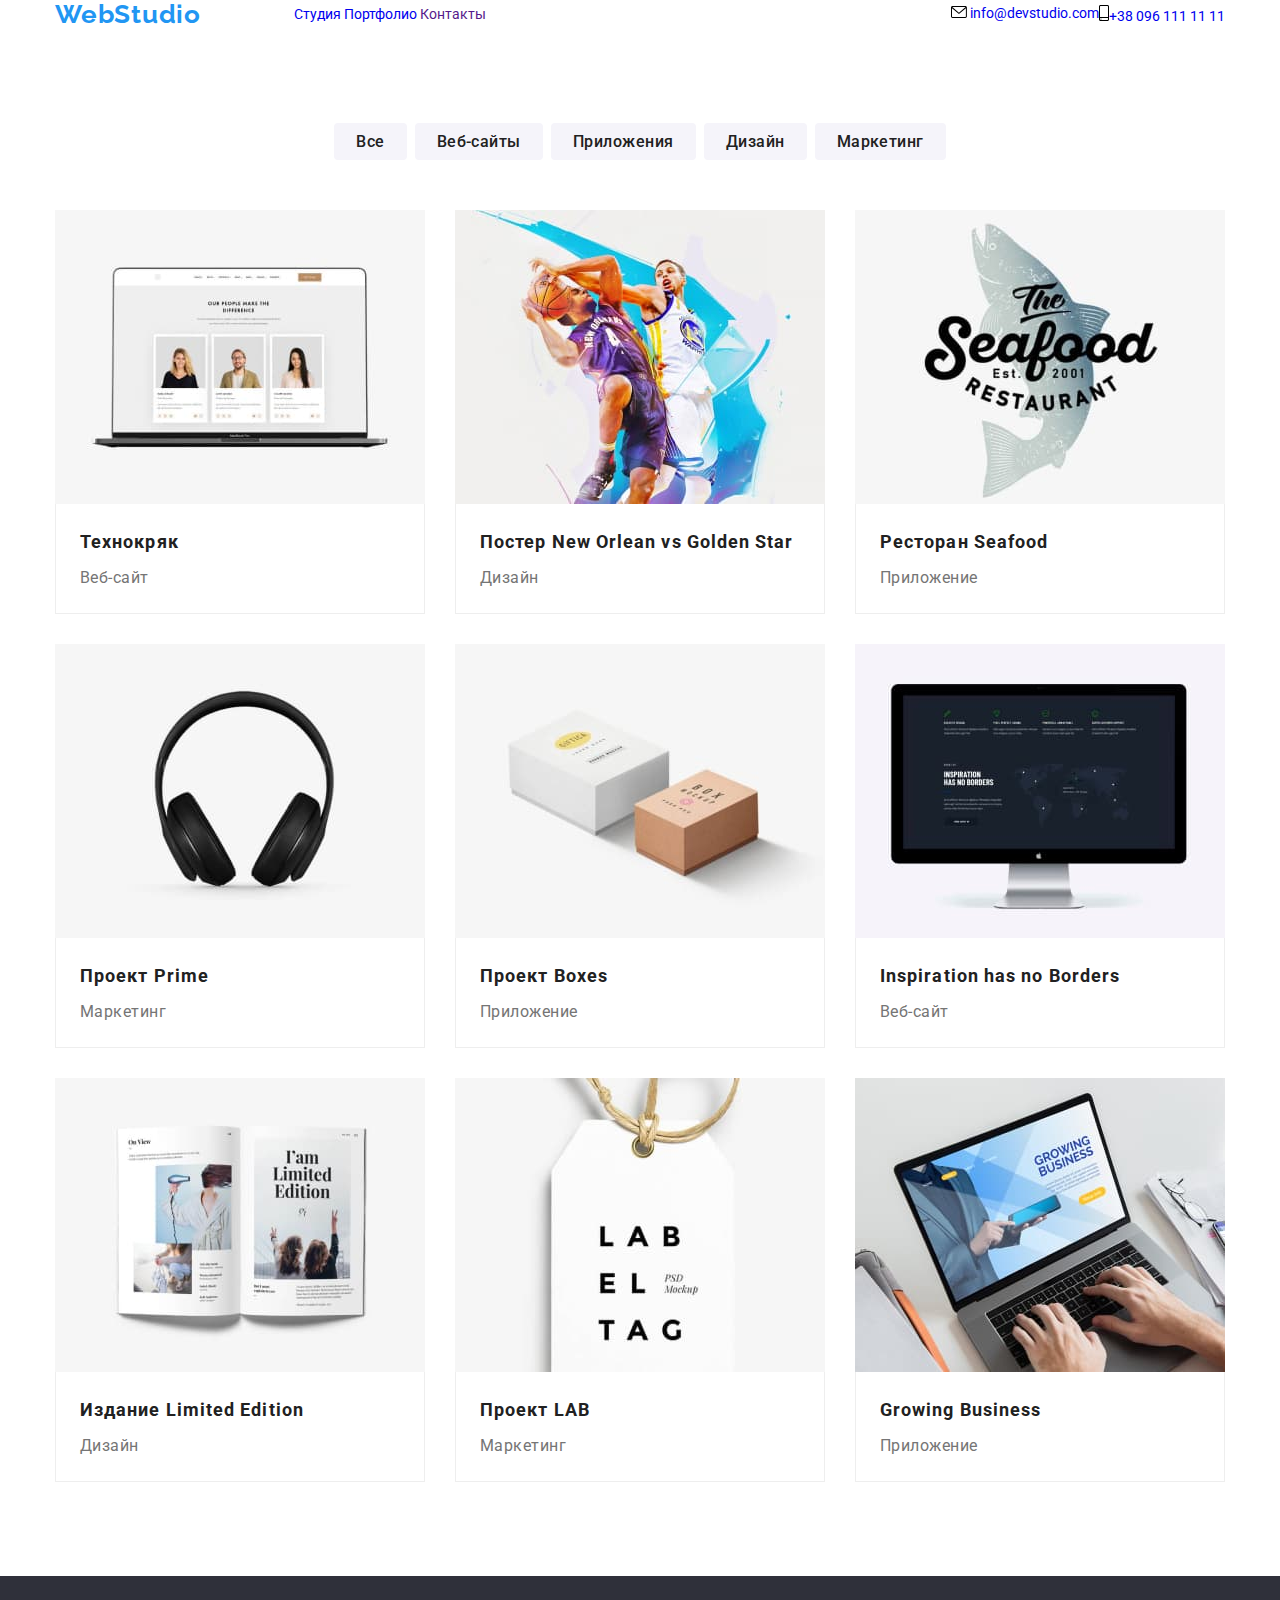
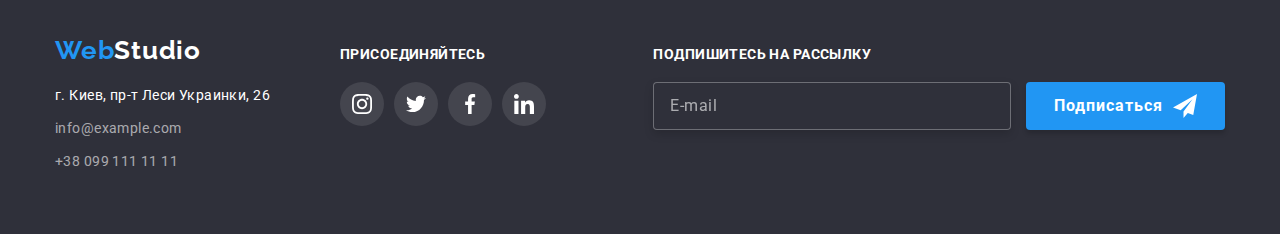
==== portfolio.html @ bc292234 "Зробив по BEM хедер" ====
<!DOCTYPE html>
<html lang="ru">

<head>
    <meta charset="UTF-8">
    <meta http-equiv="X-UA-Compatible" content="IE=edge">
    <meta name="viewport" content="width=device-width, initial-scale=1.0">
    <title>Dokument1</title>
    <link rel="stylesheet"
        href="https://cdnjs.cloudflare.com/ajax/libs/modern-normalize/1.1.0/modern-normalize.min.css">
    <link rel="stylesheet" href="./css/styles.css">
    <link rel="preconnect" href="https://fonts.googleapis.com">
    <link rel="preconnect" href="https://fonts.gstatic.com" crossorigin>
    <link
        href="https://fonts.googleapis.com/css2?family=Raleway:wght@700&family=Roboto:wght@400;500;700;900&display=swap"
        rel="stylesheet">
</head>

<body>
    <!--Шапка -->
    <header class="page-header">
        <div class="hed-container container">
            <nav class="nav">
                <a href="" class="logo"> Web<span class="span-logo">Studio</span></a>
                <ul class="nav-list">
                    <li class="nav-item"><a href="./index.html" class="nav-link"> Студия</a></li>
                    <li class="nav-item"><a href="./portfolio.html" class="nav-link current">Портфолио</a></li>
                    <li class="nav-item"><a href="" class="nav-link ">Контакты </a></li>
                </ul>
            </nav>
            <ul class="contakt">
                <li>
                    <a href="mailto:info@devstudio.com" class="contakt-link">
                        <svg class="contact-icon" width="16" height="12">
                            <use href="./images/symbol-defs.svg#icon-envelope"></use>
                        </svg> info@devstudio.com
                    </a>
                </li>
                <li>
                    <a href="tel:+380961111111" class="contakt-link">
                        <svg class="contact-icon" width="10" height="16">
                            <use href="./images/symbol-defs.svg#icon-smartphone-1"></use>
                        </svg>+38 096 111 11 11
                    </a>
                </li>
            </ul>
        </div>
    </header>
    <main>
        <!--Здесь одна секция-->
        <section class="portfolio section">
            <div class="container">
                <h1>Portfolio</h1>
                <ul class="button-list">
                    <li class="button-item"><button type="button">Все</button></li>
                    <li class="button-item"><button type="button">Веб-сайты</button></li>
                    <li class="button-item"><button type="button">Приложения</button></li>
                    <li class="button-item"><button type="button">Дизайн</button></li>
                    <li class="button-item"><button type="button">Маркетинг</button></li>
                </ul>
                <ul class="portfolio-list">
                    <li class="portfolio-item">
                        <a href="" class="portfolio-link">
                            <div class="portfolio-thumb">
                                <img src="./images/img5.jpg" class="portfolio-picture" alt="макет сайта на ноутбуке"
                                    width="370">
                                <p class="article-content">
                                    Технокряк это современная площадка распространения коронавируса. Компании используют
                                    эту платформу для цифрового
                                    шпионажа и атак на защищённые сервера конкурентов.
                                </p>
                            </div>
                            <div class="portfolio-details">
                                <h2>Технокряк</h2>
                                <p>Веб-сайт</p>
                            </div>
                        </a>
                    </li>
                    <li class="portfolio-item">
                        <a href="" class="portfolio-link">
                            <div class="portfolio-thumb">
                                <img src="./images/img6.jpg" class="portfolio-picture" alt="волейболисты" width="370">
                                <p class="article-content">
                                    Lorem ipsum dolor sit amet consectetur adipisicing elit. Officia doloribus quibusdam
                                    saepe veritatis fugit mollitia assumenda est totam alias enim, commodi ipsam rerum
                                    neque iste pariatur in maxime modi ducimus!
                                </p>
                            </div>
                            <div class="portfolio-details">
                                <h2>Постер New Orlean vs Golden Star</h2>
                                <p>Дизайн</p>
                            </div>
                        </a>
                    </li>
                    <li class="portfolio-item">
                        <a href="" class="portfolio-link">
                            <div class="portfolio-thumb"><img src="./images/img7.jpg" class="portfolio-picture"
                                    alt="макет приложения" width="370">
                                <p class="article-content">
                                    Технокряк это современная площадка распространения коронавируса. Компании используют
                                    эту платформу для цифрового
                                    шпионажа и атак на защищённые сервера конкурентов.
                                </p>
                            </div>
                            <div class="portfolio-details">
                                <h2>Ресторан Seafood</h2>
                                <p>Приложение</p>
                            </div>
                        </a>
                    </li>
                    <li class="portfolio-item">
                        <a href="" class="portfolio-link">
                            <div class="portfolio-thumb"><img src="./images/img8.jpg" class="portfolio-picture"
                                    alt="наушники" width="370">
                                <p class="article-content">
                                    Технокряк это современная площадка распространения коронавируса. Компании используют
                                    эту платформу для цифрового
                                    шпионажа и атак на защищённые сервера конкурентов.
                                </p>
                            </div>
                            <div class="portfolio-details">
                                <h2>Проект Prime</h2>
                                <p>Маркетинг</p>
                            </div>
                        </a>
                    </li>
                    <li class="portfolio-item">
                        <a href="" class="portfolio-link">
                            <div class="portfolio-thumb"><img src="./images/img9.jpg" class="portfolio-picture"
                                    alt="коробочки" width="370">
                                <p class="article-content">
                                    Технокряк это современная площадка распространения коронавируса. Компании используют
                                    эту платформу для цифрового
                                    шпионажа и атак на защищённые сервера конкурентов.
                                </p>
                            </div>
                            <div class="portfolio-details">
                                <h2>Проект Boxes</h2>
                                <p>Приложение</p>
                            </div>
                        </a>
                    </li>
                    <li class="portfolio-item">
                        <a href="" class="portfolio-link">
                            <div class="portfolio-thumb"><img src="./images/img10.jpg" class="portfolio-picture"
                                    alt="монитор" width="370">
                                <p class="article-content">
                                    Технокряк это современная площадка распространения коронавируса. Компании используют
                                    эту платформу для цифрового
                                    шпионажа и атак на защищённые сервера конкурентов.
                                </p>
                            </div>
                            <div class="portfolio-details">
                                <h2>Inspiration has no Borders</h2>
                                <p>Веб-сайт</p>
                            </div>
                        </a>
                    </li>
                    <li class="portfolio-item">
                        <a href="" class="portfolio-link">
                            <div class="portfolio-thumb"><img src="./images/img11.jpg" class="portfolio-picture"
                                    alt="книга" width="370">
                                <p class="article-content">
                                    Технокряк это современная площадка распространения коронавируса. Компании используют
                                    эту платформу для цифрового
                                    шпионажа и атак на защищённые сервера конкурентов.
                                </p>
                            </div>
                            <div class="portfolio-details">
                                <h2>Издание Limited Edition</h2>
                                <p>Дизайн</p>
                            </div>
                        </a>
                    </li>
                    <li class="portfolio-item">
                        <a href="" class="portfolio-link">
                            <div class="portfolio-thumb"><img src="./images/img12.jpg" class="portfolio-picture"
                                    alt="бейдж" width="370">
                                <p class="article-content">
                                    Технокряк это современная площадка распространения коронавируса. Компании используют
                                    эту платформу для цифрового
                                    шпионажа и атак на защищённые сервера конкурентов.
                                </p>
                            </div>
                            <div class="portfolio-details">
                                <h2>Проект LAB</h2>
                                <p>Маркетинг</p>
                            </div>
                        </a>
                    </li>
                    <li class="portfolio-item">
                        <a href="" class="portfolio-link">
                            <div class="portfolio-thumb"><img src="./images/img13.jpg" class="portfolio-picture"
                                    alt="макет приложения на ноутбуке" width="370">
                                <p class="article-content">
                                    Технокряк это современная площадка распространения коронавируса. Компании используют
                                    эту платформу для цифрового
                                    шпионажа и атак на защищённые сервера конкурентов.
                                </p>
                            </div>
                            <div class="portfolio-details">
                                <h2>Growing Business</h2>
                                <p>Приложение</p>
                            </div>
                        </a>

                    </li>
                </ul>
            </div>
        </section>
    </main>
    <footer class="footer">
        <div class="container">
            <div class="footer-info">
                <a href="" class="footlogo logo"> Web<span class="footer-logo">Studio</span></a>
                <address class="footer-contact">
                    <ul class="footer-list">
                        <li class="footer-item"> <a href="" class="footer-adress">г. Киев, пр-т Леси Украинки, 26</a>
                        </li>
                        <li class="footer-item"> <a href="" class="footer-link"> info@example.com</a></li>
                        <li class="footer-item"><a href="" class="footer-link"> +38 099 111 11 11</a></li>
                    </ul>
                </address>
            </div>
            <div class="follow">
                <h3>Присоединяйтесь</h3>
                <ul class="follow-list">
                    <li><a href="" class="follow-link">
                            <svg class="follow-icon" width="20" height="20">
                                <use href="images/symbol-defs.svg#icon-instagram1"></use>
                            </svg>
                        </a></li>
                    <li><a href="" class="follow-link">
                            <svg class="follow-icon" width="20" height="20">
                                <use href="images/symbol-defs.svg#icon-twitter1"></use>
                            </svg>
                        </a></li>
                    <li><a href="" class="follow-link">
                            <svg class="follow-icon" width="20" height="20">
                                <use href="images/symbol-defs.svg#icon-facebook1"></use>
                            </svg>
                        </a></li>
                    <li><a href="" class="follow-link">
                            <svg class="follow-icon" width="20" height="20">
                                <use href="images/symbol-defs.svg#icon-linkedin1"></use>
                            </svg>
                        </a></li>
                </ul>
            </div>
            <form class="foter-form">
                <h3>Подпишитесь на рассылку</h3>
                <label for="email"></label>
                <input type="email" name="email" id="email" placeholder="E-mail">
                <button type="submit">Подписаться
                    <svg class="form-footer-icon" width="24" height="24">
                        <use href="images/symbol-defs.svg#icon-iconsend"></use>
                    </svg>
                </button>
            </form>
        </div>
    </footer>
</body>

</html>
---- css/styles.css ----
body {
    font-family: "Roboto", sans-serif;
    font-size: 14px;
    background-color: var(--background-color);
    color: var(--page-text-color);

  
}
:root{
    --primary-text-color: #212121;
    --title-text-color: #FFFFFF;
    --accent-text-color: #2196F3;
    --page-text-color:#757575;
    --footer-link-color: #FFFFFF99;
    --logo-color:  #000000;
    --background-color:#FFFFFF;
    --background-color-main:#2F303A;
    --background-button-portfolio: #F5F4FA;
    --background-button-hover: #2196F3;
    --box-shadow-portfolio:0px 4px 4px 0px #00000040;
    --box-shadow-portlolio-button :0px 2px 2px 0px #0000001F,

 0px 1px 2px 0px #00000014,

 0px 3px 1px 0px #0000001A;

    --box-shadow-button-hover: 0px 2px 2px 0px #0000001F;
    box-shadow: 0px 1px 2px 0px #00000014;
    box-shadow: 0px 3px 1px 0px #0000001A;
    --portfolio-border-radius: 4px;
    --primery-icon-color: #AFB1B8;

}
a{
    text-decoration: none;
}
h1, h2, h3, p{
    margin: 0;
    list-style: none;
}
ul{
list-style: none;
margin: 0;
padding: 0;
}

li {
    display: inline-block;
}

.section{
    padding: 94px 0;
}


.container {
    width: 1200px;
    margin-left: auto;
    margin-right: auto;
    padding-left: 15px;
    padding-right: 15px;
}

/*Початок секції хедер*/

.hed-container {
    display: flex;
    align-items: center;
 }

 .logo{
    font-family: Raleway;
    font-weight: bold;
    font-size: 26px;
    line-height: 1.1;
    letter-spacing: 0.03em;
    color: var(--accent-text-color);
    margin-right: 93px;
 }
 .page-header__logo{
     color: var(--logo-color);
 }
 .nav{
     display: flex;
     align-items: center;
 
     
 }
 .nav__list {
     display: flex;

 }

 .nav__item:not(:last-child) {
     margin-right: 40px;
 }

 /*.nav-list .item + .item{
     margin-left: 40px;
 }*/

 .nav__link {
    font-weight: 500;
    line-height:1.1;
    letter-spacing: 0.02em;
    display: block;
    padding-top: 32px;
    padding-bottom: 32px;
    position: relative;
    color: var(--primary-text-color);

    transition: color 250ms cubic-bezier(0.4, 0, 0.2, 1) ;
 }
 .nav__link:hover, 
 .nav__link:focus
   {
     color: var(--accent-text-color);
     cursor: pointer;
 }

 .nav__link--current::after
 {
     content: "";
     width: 100%;
     height: 4px;
     display: block;
     position: absolute;
     bottom: 0;
     left: 0;
     border-radius: 2px;
     background: var(--background-button-hover);
   
   
 }

 .contakt {
    display: flex;
    margin-left: auto;
 }
/*.contakt-item:not(:last-child){
    margin-right: 50px;
}*/


 .contakt__link{
    font-weight: 500;
    font-size: 14px;
    line-height: 1.1;
    letter-spacing: 0.02em;
     color:var(--page-text-color);
     display: inline-flex;
     padding: 32px 0;

    transition: color 250ms cubic-bezier(0.4, 0, 0.2, 1) ;
 }
 .contakt__item:not(:last-child){
     margin-right: 30px;
 }
.contakt__link:hover,
.contakt__link:focus
{
    color: var(--accent-text-color);
}

 .contact__icon{
    margin-right: 10px;
    fill: currentColor;
}

/*Кінець Хедера*/

/*Секція заголовок*/

.caption{
    margin: auto;
    padding-top: 200px;
    padding-bottom: 200px;
    background: var(--background-color-main);
}

/*стилізація фото заголовка, лінійний градієнт*/

.overlay{
    max-width: 1600px;
    height: 600px;
    margin-left: auto;
    margin-right: auto;
    background-image: linear-gradient(to right, rgba(47, 48, 58, 0.4),
    rgba(47, 48, 58, 0.4)),
    url("../images/Img14.jpg");
    background-repeat: no-repeat;
    background-position: center;
    background-size: cover;
}

/* кінець стилізація фото заголовка, лінійний градієнт*/

.caption__title{
    font-weight: 900;
    font-size: 44px;
    line-height: 1.3;
    text-align: center;
    letter-spacing: 0.06em;
    text-transform: uppercase;
    color: var(--title-text-color);
    width: 696px;
    margin-left: auto;
    margin-right: auto;
    margin-bottom: 30px;
}
.button{
    font-weight: bold;
    font-size: 16px;
    line-height: 1.8;
    display: flex;
    align-items: center;
    text-align: center;
    letter-spacing: 0.06em;
    color: var(--title-text-color);
    background-color: var(--accent-text-color);
    box-shadow: 0px 4px 4px rgba(0, 0, 0, 0.15);
    border-radius: 4px;
    cursor: pointer;
}
.caption__button{
      margin-right: auto;
    margin-left: auto;
    padding: 10px 32px;
    border: none;
}
  

.backdrop{
    z-index: 10;
    position: fixed;
    top: 0;
    left: 0;
    width: 100%;
    height: 100%;
    background-color: rgba(0, 0, 0, 0.2);

    transition:  1s cubic-bezier(0.4, 0, 0.2, 1) opacity ;

    
}
.backdrop.is-hidden{
    opacity: 0;
    pointer-events: none;
}

.modal{
    position: absolute;
    top: 50%;
    left: 50%;
    transform: translate(-50%, -50%);

    width: 528px;
    min-height: 581px;

    background-color: var(--background-color);
    border-radius: 4px;

    transition:  1s cubic-bezier(0.4, 0, 0.2, 1) ;


}

.model-button{
    position: absolute;
    top: 8px;
    right: 8px;

    display: flex;
    width: 30px;
    height: 30px;
    border-radius: 50%;
    align-items: center;
    justify-content: center;
    background: var(--background-color);
    border: 1px solid rgba(0, 0, 0, 0.1);
    box-sizing: border-box;

    padding: 0;
    cursor: pointer;

    transition:  fill 250ms cubic-bezier(0.4, 0, 0.2, 1) ;
    
}

.model-button:hover{
fill: var(--background-button-hover);
}


.modal-form  p{
    font-weight: bold;
    font-size: 20px;
    line-height: 1.1;
    text-align: center;
    letter-spacing: 0.03em;

    color: var(--primary-text-color);
    margin-bottom: 12px;

}

.modal-form{
    width: 528px;
    padding: 40px;
    /*outline: 1px solid teal;*/
}

.form-fild{
    /*width: 448px;*/
   /* outline: 1px solid red;*/
    margin-bottom: 20px;
    display: flex;
    flex-direction: column;
    
}

.fild-blok{
    position: relative;
    width: 448px;
    height: 40px;
    
    margin-bottom: 10px;
   
}
 .fild-label
 {
    font-size: 12px;
    line-height: 1.1;
    letter-spacing: 0.01em;
    color: var(--page-text-color);
    margin-bottom: 4px;
}

 .form-input
{
    width: 100%;
    margin-bottom: 10px;
    padding: 10px 42px;
    border: 1px solid rgba(33, 33, 33, 0.2);
    box-sizing: border-box;
    border-radius: 4px;

     transition: border 250ms cubic-bezier(0.4, 0, 0.2, 1) ;
   
}
.form-input:hover,
 .form-input:focus{
     outline: none;
    border: 1px solid  var(--accent-text-color);
    cursor: pointer;
}

.form-input:hover + .ooo-icons,
.form-input:focus + .ooo-icons
{
    fill: var(--background-button-hover);
}


.ooo-icons{
    position: absolute;
    top: 50%;
    left: 12px;
    display: inline-block;

    transform: translateY(-50%);
     transition: fill 250ms cubic-bezier(0.4, 0, 0.2, 1) ;
}



.modal-comment{
    display: flex;
    flex-direction: column;
    width: 448px;
    height: 120px;
   
}

.comment-label{
    font-size: 12px;
    line-height: 1.1;
    letter-spacing: 0.01em;
    color: var(--page-text-color);
    margin-bottom: 4px;
}
.comment-fild{
    padding: 12px 16px;
    border: 1px solid rgba(33, 33, 33, 0.2);
    box-sizing: border-box;
    border-radius: 4px;
    resize: none;
}

 

.form-fild textarea::placeholder{ 
    font-size: 12px;
    line-height: 1.1;
    letter-spacing: 0.01em;
    color: rgba(117, 117, 117, 0.5);

}

/*.modal-policy{
    width: 425px;
    margin-left: auto;
    margin-right: auto;
    margin-bottom: 30px;
    display: flex;
    align-items: center;
}*/

.policy-box{
    margin-bottom: 30px;
    font-size: 14px;
    line-height: 1.7;
    letter-spacing: 0.03em;
    color: var(--page-text-color);
    display: flex;
    align-items: center;
    
}

.policy-checkbox{
    position: absolute;
    width: 1px;
    height: 1px;
    margin: -1px;
    border: 0px;
    padding: 0px;
    clip: rect(0 0 0 0);
    overflow: hidden;
}

.policy-checkbox:checked + .policy-box::before{
    background-color: var(--background-button-hover);
    background-image: url(../images/icon-check.svg);
    background-repeat: no-repeat;
    background-position: center;
    background-size: contain;
}
.policy-checkbox:checked + .policy-box::before{
    border: 1px solid var(--background-button-hover);
}
.policy-box::before{
    display: block;
    content: "";
    width: 16px;
    height: 16px;
    border: 1px solid var(--primary-text-color);
    border-radius: 2px;
    margin-right: 7px;
}

.policy-box a{
    margin-left: 5px;
    color: var(--accent-text-color);
   text-decoration: underline;
}


.modal-form button {
    display: inline-flex;
    padding: 10px 28px;
    margin-left: 165px;
    border: none;
    border-radius: 4px;
    background-color: var(--background-button-hover);
    color: var(--title-text-color);
    box-shadow: 0px 4px 4px rgba(0, 0, 0, 0.15);
    cursor: pointer;


    font-weight: bold;
    font-size: 16px;
    line-height: 1.8;
    letter-spacing: 0.06em;


}
/*Секкція Особливості Advantage*/

.advantage{
   padding-bottom: 0;
}
.advantage-list{
    display: flex;
}
.advantage-item{
    width: 270px;
}
.advantage-item:not(:first-child) {
      margin-left: 30px;
}
.advantage-blok {
    display: flex;
    height: 120px;
    background: var(--background-button-portfolio);
    border-radius: 4px;
   /*background-image: url("../images/symbol-defs.svg#icon-antenna1");*/
    margin-bottom: 30px;
    align-items: center;
    justify-content: center;
}

/*Інший варіант для не інтерактивних елементів додавати фото через бекграунд імедж*/
 /*.advantage-item:nth-child(1) {
   background-image: url("../images/symbol-defs.svg#icon-antenna1");
  

 .advantage-item:nth-child(2)::before{
     background-image: url("../images/symbol-defs.svg#icon-clock1");
    
 }
  .advantage-item:nth-child(3)::before{
     background-image: url("../images/diagram1.png");
 }*/


.advantage h2{
     position: absolute;
     width: 1px;
     height: 1px;
     margin: -1px;
     padding: 0;
     overflow: hidden;
     border: 0;
     clip: rect(0000);
}
.advantage-item h3 {
    line-height: 1.1;
    letter-spacing: 0.03em;
    text-transform: uppercase;
    color: var(--primary-text-color);
    margin-bottom: 10px;
}

.advantage-list p{
    line-height: 1.7;
    letter-spacing: 0.03em;
    color: var(--page-text-color);
}
/*Кінець секції Advantage*/

/*Початок секії Чем мы занимаесмя*/

.features-title{
    font-weight: bold;
    font-size: 36px;
    line-height: 1.1;
    text-align: center;
    letter-spacing: 0.03em;
    color: var(--primary-text-color);
    margin-bottom: 50px;
}
.features-list{
    display: flex;
    /*justify-content: space-between;
    list-style: none;*/
  /*margin: 0 auto;*/
    align-items: center;
}

.features-item:not(:first-child) {
      margin-left: 30px;
}
.features-item{
    position: relative;
}


 .features-picture {
     display: block;
     max-width: 100%;
     height: auto;
 }

 .features-thumb{
     position: absolute;
     bottom: 0;
     left: 0;
     background:  rgba(47, 48, 58, 0.8);
     width: 100%;
 }

.features-thumb p{
font-weight: bold;
font-size: 14px;
line-height: 1.1;
text-align: center;
justify-content: center;
letter-spacing: 0.03em;
text-transform: uppercase;
color: var(--title-text-color);
padding: 27px 82px;
}


/*Кінець  секії Чем мы занимаесмя*/

/*Секція наша команда*/

.team{
   background: #F5F4FA; 
   margin-left: auto;
   margin-right: auto;

}

.team-title{
    font-weight: bold;
    font-size: 36px;
    line-height: 1.1;
    text-align: center;
    letter-spacing: 0.03em;
    color: var(--primary-text-color);
    margin-bottom: 50px;
}
.team-list{
    display: flex;
    /*justify-content: space-between;*/
    margin-left: auto;
    margin-right: auto;
}
.team-details {
  padding-top: 30px;
  padding-bottom: 30px;
}
.team-item{
    width: calc((100% - 90px) / 4);
    border-radius: 0px 0px 4px 4px;
    background-color:var(--background-color);
    box-shadow: 0px 1px 3px rgba(0, 0, 0, 0.12), 0px 1px 1px rgba(0, 0, 0, 0.14), 0px 2px 1px rgba(0, 0, 0, 0.2);


}
.team-item:not(:first-child) {
    margin-left: 30px;
}

.team-name{
    font-weight: 500;
    font-size: 16px;
    line-height: 1.1;
    text-align: center;
    letter-spacing: 0.03em;
    color: var(--primary-text-color);
    margin-bottom: 10px;

}
.team-content{
    font-weight: normal;
    font-size: 16px;
    line-height: 1.1;
    text-align: center;
    letter-spacing: 0.03em;
    color: var(--page-text-color);
    margin-bottom: 16px;

}
.team-picture{
    max-width: 100%;
    height: auto;
   
}

.social-list{
    display: flex;
    justify-content: center;
   
}

.social-list li:not(:last-child){
    margin-right: 10px;
}
.social-link{
    display: flex;
    width: 44px;
    height: 44px;
    border-radius: 50%;
    align-items: center;
    justify-content: center;
    background-color: var(--background-color);

    transition: background-color 250ms cubic-bezier(0.4, 0, 0.2, 1) ;
}
.social-link:hover,
.social-link:focus
{
   background-color: var(--background-button-hover);
}

.social-icon{
    fill: var(--primery-icon-color);

     transition: fill 250ms cubic-bezier(0.4, 0, 0.2, 1) ;
}

.social-link:hover .social-icon{
    fill: var(--title-text-color);
}

/*Секція наші клієнти*/

.client-list{
    display: flex;
    justify-content: space-between;
  
}
.client-title{
     font-weight: bold;
    font-size: 36px;
    line-height: 1.1;
    text-align: center;
    letter-spacing: 0.03em;
    color: var(--primary-text-color);
    margin-bottom: 50px;
}

/*.client-item{
    background-color:var(--background-color);
     width: calc((100% - 150px) / 6);
     border: 1px solid #AFB1B8;
    box-sizing: border-box;
    border-radius: 4px;

}*/

/*.client-item:not(:first-child) {
    margin-left: 30px;
}*/ 
.client-link {
    display: flex;
    align-items: center;
    justify-content: center;
    width: 170px;
    height: 92px;
     border: 1px solid var(--primery-icon-color);
     background-color: var(--background-color);
    border-radius: 4px;

    transition: border-color 250ms cubic-bezier(0.4, 0, 0.2, 1) ;
    
}
.client-link:hover,
.client-link:focus      
 {
     border-color: var(--background-button-hover);

}

.client-link:hover .client-icon,
.client-link:focus .client-icon
{
   fill: var(--background-button-hover);
    transition: fill 250ms cubic-bezier(0.4, 0, 0.2, 1) ;

}
.client-icon {
    fill: var(--primery-icon-color);
  
}
/*.client-icon:hover{
    fill: var(--background-button-hover);
}*/

/*Кінець секції Постійні клієнти*/

/* Старт Футер*/

.footer{
    padding-top: 60px;
    padding-bottom: 60px;
    background: var(--background-color-main);
 
}
.footer .container{
    display: flex;
    align-items: baseline;
  
}
.footer-logo{
    color: var(--title-text-color);
}
.footlogo{
    display: inline-block;
    margin: 0 auto;
    margin-bottom: 20px;
   

}
.footer-adress{
    font-style: normal;
    font-weight: normal;
    font-size: 14px;
    line-height: 1.7;
    letter-spacing: 0.03em;
    color: var(--background-color);

}
.footer-list{
    display: inline-block;
    
}

.footer-list > li {
display: block;
}
.footer-item:not(:last-child) {
    margin-bottom: 9px;
}

.footer-link{
    font-style: normal;
    font-weight: normal;
    font-size: 14px;
    line-height: 1.7;
    letter-spacing: 0.03em;
    color: var(--footer-link-color);

     transition: color 250ms cubic-bezier(0.4, 0, 0.2, 1) ;

}
.footer-link:hover,
.footer-link:focus{
    color: var(--accent-text-color);

}

.follow{
    margin-left: 70px;
   
}

.follow h3{
    font-weight: bold;
    font-size: 14px;
    line-height: 16px;
    letter-spacing: 0.03em;
    text-transform: uppercase;
    color: var(--title-text-color);
    margin-bottom: 20px;
}

.follow-list{
    display: flex;
    justify-content: space-between;
}
.follow-list li:not(:last-child){
    margin-right: 10px;
}
.follow-link{
    display: flex;
    width: 44px;
    height: 44px;
    border-radius: 50%;
    align-items: center;
    justify-content: center;
    background: rgba(255, 255, 255, 0.1);

    transition: background-color 250ms cubic-bezier(0.4, 0, 0.2, 1) ;
  
}
.follow-icon{
    fill: var(--title-text-color);
}
.follow-link:hover{
    background-color: var(--background-button-hover);
}

.foter-form{
    margin-left: auto;
}

.foter-form button {
    display: inline-flex;
    padding: 10px 28px;
    margin-left: 12px;
    border: none;
    border-radius: 4px;
    background-color: var(--background-button-hover);
    color: var(--title-text-color);
    box-shadow: 0px 4px 4px rgba(0, 0, 0, 0.15);
    cursor: pointer;
    justify-content: center;
    align-items: center;

    font-weight: bold;
    font-size: 16px;
    line-height: 1.8;
    letter-spacing: 0.06em;


}
.foter-form h3{
    font-weight: bold;
    font-size: 14px;
    line-height: 16px;
    letter-spacing: 0.03em;
    text-transform: uppercase;
    color: var(--title-text-color);
    margin-bottom: 20px;
}
.form-footer-icon{
    margin-left: 10px;
}

    
.foter-form input{
    width: 358px;
     background-color: var(--background-color-main);
     color: var(--title-text-color);
     padding: 15px 16px;
     border: 1px solid rgba(255, 255, 255, 0.3);
    box-sizing: border-box;
    filter: drop-shadow(0px 4px 4px rgba(0, 0, 0, 0.15));
    border-radius: 4px;
 
    
}


.foter-form input::placeholder{
    font-size: 16px;
    line-height: 1.2;
    letter-spacing: 0.03em;
    color: rgba(255, 255, 255, 0.6);
    

}





/*Кінець футера*/


/*Початок Портфоліо*/

.portfolio h1{
     position: absolute;
     width: 1px;
     height: 1px;
     margin: -1px;
     padding: 0;
     overflow: hidden;
     border: 0;
     clip: rect(0000);
 }


.button-list {
    display: flex;
    justify-content: center;
    margin: 0 auto 50px;
  
   
}
.button-list .button-item + .button-item {
    margin-left: 8px;

}

.button-list button {
    font-weight: 500;
    font-size: 16px;
    line-height: 1.6;
    text-align: center;
    letter-spacing: 0.03em;
    color: var(--primary-text-color);
    background: var(--background-button-portfolio);
    border-radius: var(--portfolio-border-radius);
    border: none;
    padding: 6px 22px;

    transition: 250ms  cubic-bezier(0.4, 0, 0.2, 1)  background, box-shadow 250ms  cubic-bezier(0.4, 0, 0.2, 1), 250ms  cubic-bezier(0.4, 0, 0.2, 1) color ;
}
.button-list button:hover,
.button-list button:focus
{
    background: var(--background-button-hover);
    color: var(--title-text-color);
    box-shadow: var(--box-shadow-portlolio-button);
    cursor: pointer;
   /* border-radius: var(--portfolio-border-radius);*/
    border: none;
 
}
/*.button-list button:focus {
    background: var(--background-button-hover);
    color: var(--title-text-color);
    box-shadow: var(--box-shadow-portlolio-button);
    border-radius: var(--portfolio-border-radius);
   
 
}*/     

.portfolio-list {
    display: flex;
    flex-wrap: wrap;

}

 visual-hidden {
     position: absolute;
     width: 1px;
     height: 1px;
     margin: -1px;
     padding: 0;
     overflow: hidden;
     border: 0;
     clip: rect(0000);
 }

.portfolio-item {
    background-color: var(--background-color);
    width: 370px;
    margin-right: 30px;
    margin-bottom: 30px;
 }

 .portfolio-link{
     display: block;

      transition: box-shadow 250ms cubic-bezier(0.4, 0, 0.2, 1) ;
  
 }
 .portfolio-link:hover,
 .portfolio-link:focus
 {
     box-shadow: 0px 1px 1px rgba(0, 0, 0, 0.12), 0px 4px 4px rgba(0, 0, 0, 0.06), 1px 4px 6px rgba(0, 0, 0, 0.16);
 }

.portfolio-item:nth-child(3n) {
    margin-right: 0;
}

 .portfolio-item:nth-last-child(-n + 3) {
  margin-bottom: 0;
}
 .portfolio-picture {
      display: block;
     max-width: 100%;
     height: auto;    
 }



.portfolio-thumb{
    position: relative;
    overflow: hidden;

}
.portfolio-thumb::before{
    content: "";
    display: inline-block;
    position: absolute;
    width: 100%;
    height: 100%;
    background-color: rgba(33, 150, 243, 0.9);
    transform: translateY(101%);
    
 }

 .portfolio-link:hover .portfolio-thumb::before{


    transform: translateY(0%);
    transition: 1s transform cubic-bezier(0.4, 0, 0.2, 1);
    
}

 .article-content{
     display: inline-block;
    position: absolute;
    width: 332px;
    top: 50%;
    left: 50%;
    transform: translate(-50%, 100%);
    font-size: 18px;
    line-height: 1.5;
    letter-spacing: 0.03em;
    color: var(--title-text-color);
   
}

.portfolio-link:hover .article-content{

    transform: translate(-50%, -50%);

    transition: 1s transform cubic-bezier(0.4, 0, 0.2, 1);
}
 .portfolio-details{
    display: block;
    width: 370px;
    padding: 20px 0;
    border-bottom: 1px solid #EEEEEE;;
    border-left: 1px solid #EEEEEE;;
    border-right: 1px solid #EEEEEE;;
 }
.portfolio-details h2{
    font-weight: bold;
    font-size: 18px;
    line-height: 2;
    letter-spacing: 0.06em;
    color:var(--primary-text-color);
    margin-bottom: 4px;
    margin-left: 24px;
}
.portfolio-details p{
    font-size: 16px;
    line-height: 1.8;
    letter-spacing: 0.03em;
    color: var(--page-text-color);
    margin-left: 24px;
}



/*Кінець портфоліо*/ 



/*.card:hover
{
    box-shadow: 0px 1px 1px rgba(0, 0, 0, 0.12), 0px 4px 4px rgba(0, 0, 0, 0.06), 1px 4px 6px rgba(0, 0, 0, 0.16);
}*/
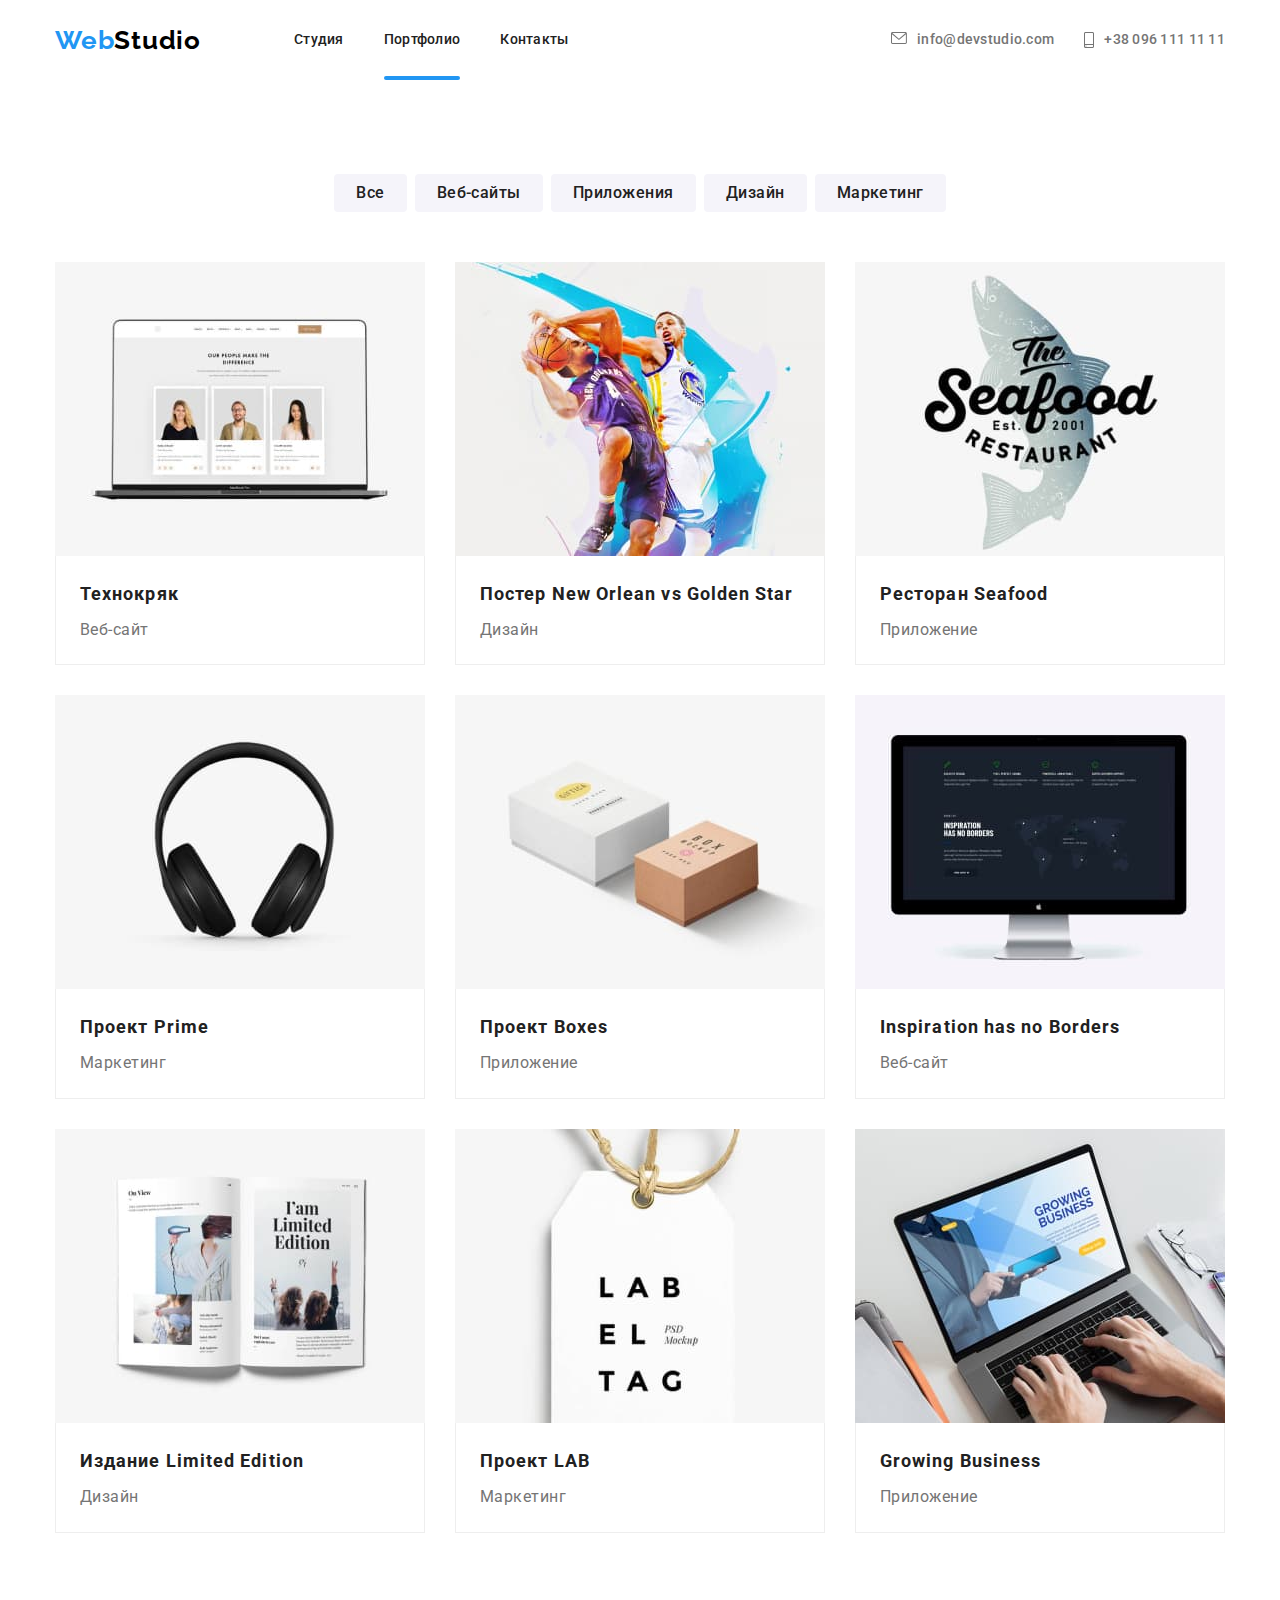
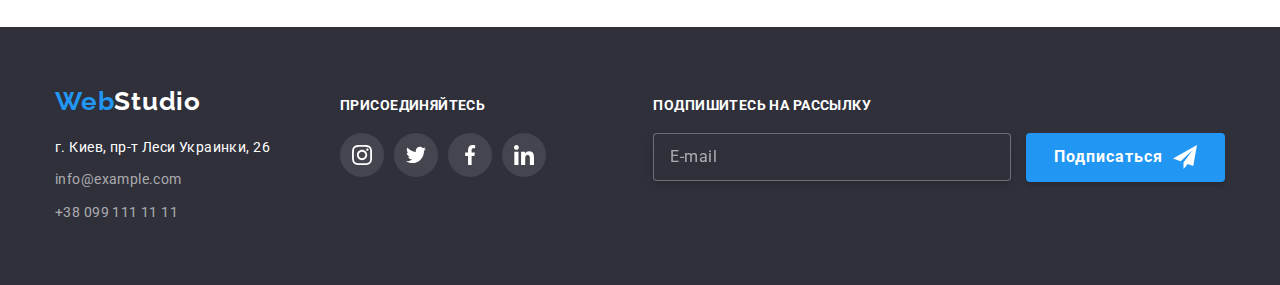
==== commit 4d6b18ad: "Зробив перекомпіляцію всього css документу" ====
--- a/portfolio.html
+++ b/portfolio.html
@@ -8,7 +8,7 @@
     <title>Dokument1</title>
     <link rel="stylesheet"
         href="https://cdnjs.cloudflare.com/ajax/libs/modern-normalize/1.1.0/modern-normalize.min.css">
-    <link rel="stylesheet" href="./css/styles.css">
+    <link rel="stylesheet" href="./css/main.css">
     <link rel="preconnect" href="https://fonts.googleapis.com">
     <link rel="preconnect" href="https://fonts.gstatic.com" crossorigin>
     <link
@@ -21,26 +21,27 @@
     <header class="page-header">
         <div class="hed-container container">
             <nav class="nav">
-                <a href="" class="logo"> Web<span class="span-logo">Studio</span></a>
-                <ul class="nav-list">
-                    <li class="nav-item"><a href="./index.html" class="nav-link"> Студия</a></li>
-                    <li class="nav-item"><a href="./portfolio.html" class="nav-link current">Портфолио</a></li>
-                    <li class="nav-item"><a href="" class="nav-link ">Контакты </a></li>
+                <a href="" class="logo"> Web<span class="page-header__logo">Studio</span></a>
+                <ul class="nav__list">
+                    <li class="nav__item"><a href="./index.html" class="nav__link "> Студия</a></li>
+                    <li class="nav__item"><a href="./portfolio.html" class="nav__link nav__link--current">Портфолио</a>
+                    </li>
+                    <li class="nav__item"><a href="" class="nav__link">Контакты </a></li>
                 </ul>
             </nav>
             <ul class="contakt">
-                <li>
-                    <a href="mailto:info@devstudio.com" class="contakt-link">
-                        <svg class="contact-icon" width="16" height="12">
+                <li class="contakt__item">
+                    <a href="mailto:info@devstudio.com" class="contakt__link">
+                        <svg class="contact__icon" width="16" height="12">
                             <use href="./images/symbol-defs.svg#icon-envelope"></use>
                         </svg> info@devstudio.com
                     </a>
                 </li>
-                <li>
-                    <a href="tel:+380961111111" class="contakt-link">
-                        <svg class="contact-icon" width="10" height="16">
+                <li class="contakt__item">
+                    <a href="tel:+380961111111" class="contakt__link">
+                        <svg class="contact__icon" width="10" height="16">
                             <use href="./images/symbol-defs.svg#icon-smartphone-1"></use>
-                        </svg>+38 096 111 11 11
+                        </svg> +38 096 111 11 11
                     </a>
                 </li>
             </ul>
--- a/css/main.css
+++ b/css/main.css
@@ -0,0 +1,1317 @@
+@charset "UTF-8";
+body {
+  font-family: "Roboto", sans-serif;
+  font-size: 14px;
+  background-color: var(--background-color);
+  color: var(--page-text-color);
+}
+
+a {
+  text-decoration: none;
+}
+
+h1, h2, h3, p {
+  margin: 0;
+  list-style: none;
+}
+
+ul {
+  list-style: none;
+  margin: 0;
+  padding: 0;
+}
+
+li {
+  display: inline-block;
+}
+
+.section {
+  padding: 94px 0;
+}
+
+.container {
+  width: 1200px;
+  margin-left: auto;
+  margin-right: auto;
+  padding-left: 15px;
+  padding-right: 15px;
+}
+
+:root {
+  --primary-text-color: #212121;
+  --title-text-color: #FFFFFF;
+  --accent-text-color: #2196F3;
+  --page-text-color:#757575;
+  --footer-link-color: #FFFFFF99;
+  --logo-color:  #000000;
+  --background-color:#FFFFFF;
+  --background-color-main:#2F303A;
+  --background-button-portfolio: #F5F4FA;
+  --background-button-hover: #2196F3;
+  --box-shadow-portfolio:0px 4px 4px 0px #00000040;
+  --box-shadow-portlolio-button:0px 2px 2px 0px #0000001F,
+
+ 0px 1px 2px 0px #00000014,
+
+ 0px 3px 1px 0px #0000001A;
+  --box-shadow-button-hover: 0px 2px 2px 0px #0000001F;
+  -webkit-box-shadow: 0px 1px 2px 0px #00000014;
+          box-shadow: 0px 1px 2px 0px #00000014;
+  -webkit-box-shadow: 0px 3px 1px 0px #0000001A;
+          box-shadow: 0px 3px 1px 0px #0000001A;
+  --portfolio-border-radius: 4px;
+  --primery-icon-color: #AFB1B8;
+}
+
+.hed-container {
+  display: -webkit-box;
+  display: -webkit-flex;
+  display: -ms-flexbox;
+  display: flex;
+  -webkit-box-align: center;
+  -webkit-align-items: center;
+      -ms-flex-align: center;
+          align-items: center;
+}
+
+.logo {
+  font-family: Raleway;
+  font-weight: bold;
+  font-size: 26px;
+  line-height: 1.1;
+  letter-spacing: 0.03em;
+  color: var(--accent-text-color);
+  margin-right: 93px;
+}
+
+.page-header__logo {
+  color: var(--logo-color);
+}
+
+.nav {
+  display: -webkit-box;
+  display: -webkit-flex;
+  display: -ms-flexbox;
+  display: flex;
+  -webkit-box-align: center;
+  -webkit-align-items: center;
+      -ms-flex-align: center;
+          align-items: center;
+}
+
+.nav__list {
+  display: -webkit-box;
+  display: -webkit-flex;
+  display: -ms-flexbox;
+  display: flex;
+}
+
+.nav__item:not(:last-child) {
+  margin-right: 40px;
+}
+
+/*.nav-list .item + .item{
+     margin-left: 40px;
+ }*/
+.nav__link {
+  font-weight: 500;
+  line-height: 1.1;
+  letter-spacing: 0.02em;
+  display: block;
+  padding-top: 32px;
+  padding-bottom: 32px;
+  position: relative;
+  color: var(--primary-text-color);
+  -webkit-transition: color 250ms cubic-bezier(0.4, 0, 0.2, 1);
+  -o-transition: color 250ms cubic-bezier(0.4, 0, 0.2, 1);
+  transition: color 250ms cubic-bezier(0.4, 0, 0.2, 1);
+}
+
+.nav__link:hover,
+.nav__link:focus {
+  color: var(--accent-text-color);
+  cursor: pointer;
+}
+
+.nav__link--current::after {
+  content: "";
+  width: 100%;
+  height: 4px;
+  display: block;
+  position: absolute;
+  bottom: 0;
+  left: 0;
+  -webkit-border-radius: 2px;
+          border-radius: 2px;
+  background: var(--background-button-hover);
+}
+
+.contakt {
+  display: -webkit-box;
+  display: -webkit-flex;
+  display: -ms-flexbox;
+  display: flex;
+  margin-left: auto;
+}
+
+/*.contakt-item:not(:last-child){
+    margin-right: 50px;
+}*/
+.contakt__link {
+  font-weight: 500;
+  font-size: 14px;
+  line-height: 1.1;
+  letter-spacing: 0.02em;
+  color: var(--page-text-color);
+  display: -webkit-inline-box;
+  display: -webkit-inline-flex;
+  display: -ms-inline-flexbox;
+  display: inline-flex;
+  padding: 32px 0;
+  -webkit-transition: color 250ms cubic-bezier(0.4, 0, 0.2, 1);
+  -o-transition: color 250ms cubic-bezier(0.4, 0, 0.2, 1);
+  transition: color 250ms cubic-bezier(0.4, 0, 0.2, 1);
+}
+
+.contakt__item:not(:last-child) {
+  margin-right: 30px;
+}
+
+.contakt__link:hover,
+.contakt__link:focus {
+  color: var(--accent-text-color);
+}
+
+.contact__icon {
+  margin-right: 10px;
+  fill: currentColor;
+}
+
+.caption {
+  margin: auto;
+  padding-top: 200px;
+  padding-bottom: 200px;
+  background: var(--background-color-main);
+}
+
+/*стилізація фото заголовка, лінійний градієнт*/
+.overlay {
+  max-width: 1600px;
+  height: 600px;
+  margin-left: auto;
+  margin-right: auto;
+  background-image: -webkit-gradient(linear, left top, right top, from(rgba(47, 48, 58, 0.4)), to(rgba(47, 48, 58, 0.4))), url("../images/Img14.jpg");
+  background-image: -webkit-linear-gradient(left, rgba(47, 48, 58, 0.4), rgba(47, 48, 58, 0.4)), url("../images/Img14.jpg");
+  background-image: -o-linear-gradient(left, rgba(47, 48, 58, 0.4), rgba(47, 48, 58, 0.4)), url("../images/Img14.jpg");
+  background-image: linear-gradient(to right, rgba(47, 48, 58, 0.4), rgba(47, 48, 58, 0.4)), url("../images/Img14.jpg");
+  background-repeat: no-repeat;
+  background-position: center;
+  -webkit-background-size: cover;
+          background-size: cover;
+}
+
+/* кінець стилізація фото заголовка, лінійний градієнт*/
+.caption__title {
+  font-weight: 900;
+  font-size: 44px;
+  line-height: 1.3;
+  text-align: center;
+  letter-spacing: 0.06em;
+  text-transform: uppercase;
+  color: var(--title-text-color);
+  width: 696px;
+  margin-left: auto;
+  margin-right: auto;
+  margin-bottom: 30px;
+}
+
+.button {
+  font-weight: bold;
+  font-size: 16px;
+  line-height: 1.8;
+  display: -webkit-box;
+  display: -webkit-flex;
+  display: -ms-flexbox;
+  display: flex;
+  -webkit-box-align: center;
+  -webkit-align-items: center;
+      -ms-flex-align: center;
+          align-items: center;
+  text-align: center;
+  letter-spacing: 0.06em;
+  color: var(--title-text-color);
+  background-color: var(--accent-text-color);
+  -webkit-box-shadow: 0px 4px 4px rgba(0, 0, 0, 0.15);
+          box-shadow: 0px 4px 4px rgba(0, 0, 0, 0.15);
+  -webkit-border-radius: 4px;
+          border-radius: 4px;
+  cursor: pointer;
+}
+
+.caption__button {
+  margin-right: auto;
+  margin-left: auto;
+  padding: 10px 32px;
+  border: none;
+}
+
+.backdrop {
+  z-index: 10;
+  position: fixed;
+  top: 0;
+  left: 0;
+  width: 100%;
+  height: 100%;
+  background-color: rgba(0, 0, 0, 0.2);
+  -webkit-transition: 1s cubic-bezier(0.4, 0, 0.2, 1) opacity;
+  -o-transition: 1s cubic-bezier(0.4, 0, 0.2, 1) opacity;
+  transition: 1s cubic-bezier(0.4, 0, 0.2, 1) opacity;
+}
+
+.backdrop.is-hidden {
+  opacity: 0;
+  pointer-events: none;
+}
+
+.modal {
+  position: absolute;
+  top: 50%;
+  left: 50%;
+  -webkit-transform: translate(-50%, -50%);
+      -ms-transform: translate(-50%, -50%);
+          transform: translate(-50%, -50%);
+  width: 528px;
+  min-height: 581px;
+  background-color: var(--background-color);
+  -webkit-border-radius: 4px;
+          border-radius: 4px;
+  -webkit-transition: 1s cubic-bezier(0.4, 0, 0.2, 1);
+  -o-transition: 1s cubic-bezier(0.4, 0, 0.2, 1);
+  transition: 1s cubic-bezier(0.4, 0, 0.2, 1);
+}
+
+.model-button {
+  position: absolute;
+  top: 8px;
+  right: 8px;
+  display: -webkit-box;
+  display: -webkit-flex;
+  display: -ms-flexbox;
+  display: flex;
+  width: 30px;
+  height: 30px;
+  -webkit-border-radius: 50%;
+          border-radius: 50%;
+  -webkit-box-align: center;
+  -webkit-align-items: center;
+      -ms-flex-align: center;
+          align-items: center;
+  -webkit-box-pack: center;
+  -webkit-justify-content: center;
+      -ms-flex-pack: center;
+          justify-content: center;
+  background: var(--background-color);
+  border: 1px solid rgba(0, 0, 0, 0.1);
+  -webkit-box-sizing: border-box;
+          box-sizing: border-box;
+  padding: 0;
+  cursor: pointer;
+  -webkit-transition: fill 250ms cubic-bezier(0.4, 0, 0.2, 1);
+  -o-transition: fill 250ms cubic-bezier(0.4, 0, 0.2, 1);
+  transition: fill 250ms cubic-bezier(0.4, 0, 0.2, 1);
+}
+
+.model-button:hover {
+  fill: var(--background-button-hover);
+}
+
+.modal-form p {
+  font-weight: bold;
+  font-size: 20px;
+  line-height: 1.1;
+  text-align: center;
+  letter-spacing: 0.03em;
+  color: var(--primary-text-color);
+  margin-bottom: 12px;
+}
+
+.modal-form {
+  width: 528px;
+  padding: 40px;
+  /*outline: 1px solid teal;*/
+}
+
+.form-fild {
+  /*width: 448px;*/
+  /* outline: 1px solid red;*/
+  margin-bottom: 20px;
+  display: -webkit-box;
+  display: -webkit-flex;
+  display: -ms-flexbox;
+  display: flex;
+  -webkit-box-orient: vertical;
+  -webkit-box-direction: normal;
+  -webkit-flex-direction: column;
+      -ms-flex-direction: column;
+          flex-direction: column;
+}
+
+.fild-blok {
+  position: relative;
+  width: 448px;
+  height: 40px;
+  margin-bottom: 10px;
+}
+
+.fild-label {
+  font-size: 12px;
+  line-height: 1.1;
+  letter-spacing: 0.01em;
+  color: var(--page-text-color);
+  margin-bottom: 4px;
+}
+
+.form-input {
+  width: 100%;
+  margin-bottom: 10px;
+  padding: 10px 42px;
+  border: 1px solid rgba(33, 33, 33, 0.2);
+  -webkit-box-sizing: border-box;
+          box-sizing: border-box;
+  -webkit-border-radius: 4px;
+          border-radius: 4px;
+  -webkit-transition: border 250ms cubic-bezier(0.4, 0, 0.2, 1);
+  -o-transition: border 250ms cubic-bezier(0.4, 0, 0.2, 1);
+  transition: border 250ms cubic-bezier(0.4, 0, 0.2, 1);
+}
+
+.form-input:hover,
+.form-input:focus {
+  outline: none;
+  border: 1px solid var(--accent-text-color);
+  cursor: pointer;
+}
+
+.form-input:hover + .ooo-icons,
+.form-input:focus + .ooo-icons {
+  fill: var(--background-button-hover);
+}
+
+.ooo-icons {
+  position: absolute;
+  top: 50%;
+  left: 12px;
+  display: inline-block;
+  -webkit-transform: translateY(-50%);
+      -ms-transform: translateY(-50%);
+          transform: translateY(-50%);
+  -webkit-transition: fill 250ms cubic-bezier(0.4, 0, 0.2, 1);
+  -o-transition: fill 250ms cubic-bezier(0.4, 0, 0.2, 1);
+  transition: fill 250ms cubic-bezier(0.4, 0, 0.2, 1);
+}
+
+.modal-comment {
+  display: -webkit-box;
+  display: -webkit-flex;
+  display: -ms-flexbox;
+  display: flex;
+  -webkit-box-orient: vertical;
+  -webkit-box-direction: normal;
+  -webkit-flex-direction: column;
+      -ms-flex-direction: column;
+          flex-direction: column;
+  width: 448px;
+  height: 120px;
+}
+
+.comment-label {
+  font-size: 12px;
+  line-height: 1.1;
+  letter-spacing: 0.01em;
+  color: var(--page-text-color);
+  margin-bottom: 4px;
+}
+
+.comment-fild {
+  padding: 12px 16px;
+  border: 1px solid rgba(33, 33, 33, 0.2);
+  -webkit-box-sizing: border-box;
+          box-sizing: border-box;
+  -webkit-border-radius: 4px;
+          border-radius: 4px;
+  resize: none;
+}
+
+.form-fild textarea::-webkit-input-placeholder {
+  font-size: 12px;
+  line-height: 1.1;
+  letter-spacing: 0.01em;
+  color: rgba(117, 117, 117, 0.5);
+}
+
+.form-fild textarea:-ms-input-placeholder {
+  font-size: 12px;
+  line-height: 1.1;
+  letter-spacing: 0.01em;
+  color: rgba(117, 117, 117, 0.5);
+}
+
+.form-fild textarea::-ms-input-placeholder {
+  font-size: 12px;
+  line-height: 1.1;
+  letter-spacing: 0.01em;
+  color: rgba(117, 117, 117, 0.5);
+}
+
+.form-fild textarea::placeholder {
+  font-size: 12px;
+  line-height: 1.1;
+  letter-spacing: 0.01em;
+  color: rgba(117, 117, 117, 0.5);
+}
+
+/*.modal-policy{
+    width: 425px;
+    margin-left: auto;
+    margin-right: auto;
+    margin-bottom: 30px;
+    display: flex;
+    align-items: center;
+}*/
+.policy-box {
+  margin-bottom: 30px;
+  font-size: 14px;
+  line-height: 1.7;
+  letter-spacing: 0.03em;
+  color: var(--page-text-color);
+  display: -webkit-box;
+  display: -webkit-flex;
+  display: -ms-flexbox;
+  display: flex;
+  -webkit-box-align: center;
+  -webkit-align-items: center;
+      -ms-flex-align: center;
+          align-items: center;
+}
+
+.policy-checkbox {
+  position: absolute;
+  width: 1px;
+  height: 1px;
+  margin: -1px;
+  border: 0px;
+  padding: 0px;
+  clip: rect(0 0 0 0);
+  overflow: hidden;
+}
+
+.policy-checkbox:checked + .policy-box::before {
+  background-color: var(--background-button-hover);
+  background-image: url(../images/icon-check.svg);
+  background-repeat: no-repeat;
+  background-position: center;
+  -webkit-background-size: contain;
+          background-size: contain;
+}
+
+.policy-checkbox:checked + .policy-box::before {
+  border: 1px solid var(--background-button-hover);
+}
+
+.policy-box::before {
+  display: block;
+  content: "";
+  width: 16px;
+  height: 16px;
+  border: 1px solid var(--primary-text-color);
+  -webkit-border-radius: 2px;
+          border-radius: 2px;
+  margin-right: 7px;
+}
+
+.policy-box a {
+  margin-left: 5px;
+  color: var(--accent-text-color);
+  text-decoration: underline;
+}
+
+.modal-form button {
+  display: -webkit-inline-box;
+  display: -webkit-inline-flex;
+  display: -ms-inline-flexbox;
+  display: inline-flex;
+  padding: 10px 28px;
+  margin-left: 165px;
+  border: none;
+  -webkit-border-radius: 4px;
+          border-radius: 4px;
+  background-color: var(--background-button-hover);
+  color: var(--title-text-color);
+  -webkit-box-shadow: 0px 4px 4px rgba(0, 0, 0, 0.15);
+          box-shadow: 0px 4px 4px rgba(0, 0, 0, 0.15);
+  cursor: pointer;
+  font-weight: bold;
+  font-size: 16px;
+  line-height: 1.8;
+  letter-spacing: 0.06em;
+}
+
+.advantage {
+  padding-bottom: 0;
+}
+
+.advantage__list {
+  display: -webkit-box;
+  display: -webkit-flex;
+  display: -ms-flexbox;
+  display: flex;
+}
+
+.advantage__item {
+  width: 270px;
+}
+
+.advantage__item:not(:first-child) {
+  margin-left: 30px;
+}
+
+.advantage__blok {
+  display: -webkit-box;
+  display: -webkit-flex;
+  display: -ms-flexbox;
+  display: flex;
+  height: 120px;
+  background: var(--background-button-portfolio);
+  -webkit-border-radius: 4px;
+          border-radius: 4px;
+  /*background-image: url("../images/symbol-defs.svg#icon-antenna1");*/
+  margin-bottom: 30px;
+  -webkit-box-align: center;
+  -webkit-align-items: center;
+      -ms-flex-align: center;
+          align-items: center;
+  -webkit-box-pack: center;
+  -webkit-justify-content: center;
+      -ms-flex-pack: center;
+          justify-content: center;
+}
+
+/*Інший варіант для не інтерактивних елементів додавати фото через бекграунд імедж*/
+/*.advantage-item:nth-child(1) {
+   background-image: url("../images/symbol-defs.svg#icon-antenna1");
+  
+
+ .advantage-item:nth-child(2)::before{
+     background-image: url("../images/symbol-defs.svg#icon-clock1");
+    
+ }
+  .advantage-item:nth-child(3)::before{
+     background-image: url("../images/diagram1.png");
+ }*/
+.advantage h2 {
+  position: absolute;
+  width: 1px;
+  height: 1px;
+  margin: -1px;
+  padding: 0;
+  overflow: hidden;
+  border: 0;
+  clip: rect(0);
+}
+
+.advantage__title {
+  line-height: 1.1;
+  letter-spacing: 0.03em;
+  text-transform: uppercase;
+  color: var(--primary-text-color);
+  margin-bottom: 10px;
+}
+
+.advantage__content {
+  line-height: 1.7;
+  letter-spacing: 0.03em;
+  color: var(--page-text-color);
+}
+
+.features__title {
+  font-weight: bold;
+  font-size: 36px;
+  line-height: 1.1;
+  text-align: center;
+  letter-spacing: 0.03em;
+  color: var(--primary-text-color);
+  margin-bottom: 50px;
+}
+
+.features__list {
+  display: -webkit-box;
+  display: -webkit-flex;
+  display: -ms-flexbox;
+  display: flex;
+  /*justify-content: space-between;
+    list-style: none;*/
+  /*margin: 0 auto;*/
+  -webkit-box-align: center;
+  -webkit-align-items: center;
+      -ms-flex-align: center;
+          align-items: center;
+}
+
+.features__item:not(:first-child) {
+  margin-left: 30px;
+}
+
+.features__item {
+  position: relative;
+}
+
+.features__picture {
+  display: block;
+  max-width: 100%;
+  height: auto;
+}
+
+.features__thumb {
+  position: absolute;
+  bottom: 0;
+  left: 0;
+  background: rgba(47, 48, 58, 0.8);
+  width: 100%;
+}
+
+.features__content {
+  font-weight: bold;
+  font-size: 14px;
+  line-height: 1.1;
+  text-align: center;
+  -webkit-box-pack: center;
+  -webkit-justify-content: center;
+      -ms-flex-pack: center;
+          justify-content: center;
+  letter-spacing: 0.03em;
+  text-transform: uppercase;
+  color: var(--title-text-color);
+  padding: 27px 82px;
+}
+
+.team {
+  background: #F5F4FA;
+  margin-left: auto;
+  margin-right: auto;
+}
+
+.team__title {
+  font-weight: bold;
+  font-size: 36px;
+  line-height: 1.1;
+  text-align: center;
+  letter-spacing: 0.03em;
+  color: var(--primary-text-color);
+  margin-bottom: 50px;
+}
+
+.team__list {
+  display: -webkit-box;
+  display: -webkit-flex;
+  display: -ms-flexbox;
+  display: flex;
+  /*justify-content: space-between;*/
+  margin-left: auto;
+  margin-right: auto;
+}
+
+.team__item {
+  width: -webkit-calc((100% - 90px) / 4);
+  width: calc((100% - 90px) / 4);
+  -webkit-border-radius: 0px 0px 4px 4px;
+          border-radius: 0px 0px 4px 4px;
+  background-color: var(--background-color);
+  -webkit-box-shadow: 0px 1px 3px rgba(0, 0, 0, 0.12), 0px 1px 1px rgba(0, 0, 0, 0.14), 0px 2px 1px rgba(0, 0, 0, 0.2);
+          box-shadow: 0px 1px 3px rgba(0, 0, 0, 0.12), 0px 1px 1px rgba(0, 0, 0, 0.14), 0px 2px 1px rgba(0, 0, 0, 0.2);
+}
+
+.team__item:not(:first-child) {
+  margin-left: 30px;
+}
+
+.team__picture {
+  max-width: 100%;
+  height: auto;
+}
+
+.team-details {
+  padding-top: 30px;
+  padding-bottom: 30px;
+}
+
+.team-name {
+  font-weight: 500;
+  font-size: 16px;
+  line-height: 1.1;
+  text-align: center;
+  letter-spacing: 0.03em;
+  color: var(--primary-text-color);
+  margin-bottom: 10px;
+}
+
+.team-content {
+  font-weight: normal;
+  font-size: 16px;
+  line-height: 1.1;
+  text-align: center;
+  letter-spacing: 0.03em;
+  color: var(--page-text-color);
+  margin-bottom: 16px;
+}
+
+.social-list {
+  display: -webkit-box;
+  display: -webkit-flex;
+  display: -ms-flexbox;
+  display: flex;
+  -webkit-box-pack: center;
+  -webkit-justify-content: center;
+      -ms-flex-pack: center;
+          justify-content: center;
+}
+
+.social-list li:not(:last-child) {
+  margin-right: 10px;
+}
+
+.social-link {
+  display: -webkit-box;
+  display: -webkit-flex;
+  display: -ms-flexbox;
+  display: flex;
+  width: 44px;
+  height: 44px;
+  -webkit-border-radius: 50%;
+          border-radius: 50%;
+  -webkit-box-align: center;
+  -webkit-align-items: center;
+      -ms-flex-align: center;
+          align-items: center;
+  -webkit-box-pack: center;
+  -webkit-justify-content: center;
+      -ms-flex-pack: center;
+          justify-content: center;
+  background-color: var(--background-color);
+  -webkit-transition: background-color 250ms cubic-bezier(0.4, 0, 0.2, 1);
+  -o-transition: background-color 250ms cubic-bezier(0.4, 0, 0.2, 1);
+  transition: background-color 250ms cubic-bezier(0.4, 0, 0.2, 1);
+}
+
+.social-link:hover,
+.social-link:focus {
+  background-color: var(--background-button-hover);
+}
+
+.social-icon {
+  fill: var(--primery-icon-color);
+  -webkit-transition: fill 250ms cubic-bezier(0.4, 0, 0.2, 1);
+  -o-transition: fill 250ms cubic-bezier(0.4, 0, 0.2, 1);
+  transition: fill 250ms cubic-bezier(0.4, 0, 0.2, 1);
+}
+
+.social-link:hover .social-icon {
+  fill: var(--title-text-color);
+}
+
+.client-list {
+  display: -webkit-box;
+  display: -webkit-flex;
+  display: -ms-flexbox;
+  display: flex;
+  -webkit-box-pack: justify;
+  -webkit-justify-content: space-between;
+      -ms-flex-pack: justify;
+          justify-content: space-between;
+}
+
+.client-title {
+  font-weight: bold;
+  font-size: 36px;
+  line-height: 1.1;
+  text-align: center;
+  letter-spacing: 0.03em;
+  color: var(--primary-text-color);
+  margin-bottom: 50px;
+}
+
+/*.client-item{
+    background-color:var(--background-color);
+     width: calc((100% - 150px) / 6);
+     border: 1px solid #AFB1B8;
+    box-sizing: border-box;
+    border-radius: 4px;
+
+}*/
+/*.client-item:not(:first-child) {
+    margin-left: 30px;
+}*/
+.client-link {
+  display: -webkit-box;
+  display: -webkit-flex;
+  display: -ms-flexbox;
+  display: flex;
+  -webkit-box-align: center;
+  -webkit-align-items: center;
+      -ms-flex-align: center;
+          align-items: center;
+  -webkit-box-pack: center;
+  -webkit-justify-content: center;
+      -ms-flex-pack: center;
+          justify-content: center;
+  width: 170px;
+  height: 92px;
+  border: 1px solid var(--primery-icon-color);
+  background-color: var(--background-color);
+  -webkit-border-radius: 4px;
+          border-radius: 4px;
+  -webkit-transition: border-color 250ms cubic-bezier(0.4, 0, 0.2, 1);
+  -o-transition: border-color 250ms cubic-bezier(0.4, 0, 0.2, 1);
+  transition: border-color 250ms cubic-bezier(0.4, 0, 0.2, 1);
+}
+
+.client-link:hover,
+.client-link:focus {
+  border-color: var(--background-button-hover);
+}
+
+.client-link:hover .client-icon,
+.client-link:focus .client-icon {
+  fill: var(--background-button-hover);
+  -webkit-transition: fill 250ms cubic-bezier(0.4, 0, 0.2, 1);
+  -o-transition: fill 250ms cubic-bezier(0.4, 0, 0.2, 1);
+  transition: fill 250ms cubic-bezier(0.4, 0, 0.2, 1);
+}
+
+.client-icon {
+  fill: var(--primery-icon-color);
+}
+
+/*.client-icon:hover{
+    fill: var(--background-button-hover);
+}*/
+/*Кінець секції Постійні клієнти*/
+/* Старт Футер*/
+.footer {
+  padding-top: 60px;
+  padding-bottom: 60px;
+  background: var(--background-color-main);
+}
+
+.footer .container {
+  display: -webkit-box;
+  display: -webkit-flex;
+  display: -ms-flexbox;
+  display: flex;
+  -webkit-box-align: baseline;
+  -webkit-align-items: baseline;
+      -ms-flex-align: baseline;
+          align-items: baseline;
+}
+
+.footer-logo {
+  color: var(--title-text-color);
+}
+
+.footlogo {
+  display: inline-block;
+  margin: 0 auto;
+  margin-bottom: 20px;
+}
+
+.footer-adress {
+  font-style: normal;
+  font-weight: normal;
+  font-size: 14px;
+  line-height: 1.7;
+  letter-spacing: 0.03em;
+  color: var(--background-color);
+}
+
+.footer-list {
+  display: inline-block;
+}
+
+.footer-list > li {
+  display: block;
+}
+
+.footer-item:not(:last-child) {
+  margin-bottom: 9px;
+}
+
+.footer-link {
+  font-style: normal;
+  font-weight: normal;
+  font-size: 14px;
+  line-height: 1.7;
+  letter-spacing: 0.03em;
+  color: var(--footer-link-color);
+  -webkit-transition: color 250ms cubic-bezier(0.4, 0, 0.2, 1);
+  -o-transition: color 250ms cubic-bezier(0.4, 0, 0.2, 1);
+  transition: color 250ms cubic-bezier(0.4, 0, 0.2, 1);
+}
+
+.footer-link:hover,
+.footer-link:focus {
+  color: var(--accent-text-color);
+}
+
+.follow {
+  margin-left: 70px;
+}
+
+.follow h3 {
+  font-weight: bold;
+  font-size: 14px;
+  line-height: 16px;
+  letter-spacing: 0.03em;
+  text-transform: uppercase;
+  color: var(--title-text-color);
+  margin-bottom: 20px;
+}
+
+.follow-list {
+  display: -webkit-box;
+  display: -webkit-flex;
+  display: -ms-flexbox;
+  display: flex;
+  -webkit-box-pack: justify;
+  -webkit-justify-content: space-between;
+      -ms-flex-pack: justify;
+          justify-content: space-between;
+}
+
+.follow-list li:not(:last-child) {
+  margin-right: 10px;
+}
+
+.follow-link {
+  display: -webkit-box;
+  display: -webkit-flex;
+  display: -ms-flexbox;
+  display: flex;
+  width: 44px;
+  height: 44px;
+  -webkit-border-radius: 50%;
+          border-radius: 50%;
+  -webkit-box-align: center;
+  -webkit-align-items: center;
+      -ms-flex-align: center;
+          align-items: center;
+  -webkit-box-pack: center;
+  -webkit-justify-content: center;
+      -ms-flex-pack: center;
+          justify-content: center;
+  background: rgba(255, 255, 255, 0.1);
+  -webkit-transition: background-color 250ms cubic-bezier(0.4, 0, 0.2, 1);
+  -o-transition: background-color 250ms cubic-bezier(0.4, 0, 0.2, 1);
+  transition: background-color 250ms cubic-bezier(0.4, 0, 0.2, 1);
+}
+
+.follow-icon {
+  fill: var(--title-text-color);
+}
+
+.follow-link:hover {
+  background-color: var(--background-button-hover);
+}
+
+.foter-form {
+  margin-left: auto;
+}
+
+.foter-form button {
+  display: -webkit-inline-box;
+  display: -webkit-inline-flex;
+  display: -ms-inline-flexbox;
+  display: inline-flex;
+  padding: 10px 28px;
+  margin-left: 12px;
+  border: none;
+  -webkit-border-radius: 4px;
+          border-radius: 4px;
+  background-color: var(--background-button-hover);
+  color: var(--title-text-color);
+  -webkit-box-shadow: 0px 4px 4px rgba(0, 0, 0, 0.15);
+          box-shadow: 0px 4px 4px rgba(0, 0, 0, 0.15);
+  cursor: pointer;
+  -webkit-box-pack: center;
+  -webkit-justify-content: center;
+      -ms-flex-pack: center;
+          justify-content: center;
+  -webkit-box-align: center;
+  -webkit-align-items: center;
+      -ms-flex-align: center;
+          align-items: center;
+  font-weight: bold;
+  font-size: 16px;
+  line-height: 1.8;
+  letter-spacing: 0.06em;
+}
+
+.foter-form h3 {
+  font-weight: bold;
+  font-size: 14px;
+  line-height: 16px;
+  letter-spacing: 0.03em;
+  text-transform: uppercase;
+  color: var(--title-text-color);
+  margin-bottom: 20px;
+}
+
+.form-footer-icon {
+  margin-left: 10px;
+}
+
+.foter-form input {
+  width: 358px;
+  background-color: var(--background-color-main);
+  color: var(--title-text-color);
+  padding: 15px 16px;
+  border: 1px solid rgba(255, 255, 255, 0.3);
+  -webkit-box-sizing: border-box;
+          box-sizing: border-box;
+  -webkit-filter: drop-shadow(0px 4px 4px rgba(0, 0, 0, 0.15));
+          filter: drop-shadow(0px 4px 4px rgba(0, 0, 0, 0.15));
+  -webkit-border-radius: 4px;
+          border-radius: 4px;
+}
+
+.foter-form input::-webkit-input-placeholder {
+  font-size: 16px;
+  line-height: 1.2;
+  letter-spacing: 0.03em;
+  color: rgba(255, 255, 255, 0.6);
+}
+
+.foter-form input:-ms-input-placeholder {
+  font-size: 16px;
+  line-height: 1.2;
+  letter-spacing: 0.03em;
+  color: rgba(255, 255, 255, 0.6);
+}
+
+.foter-form input::-ms-input-placeholder {
+  font-size: 16px;
+  line-height: 1.2;
+  letter-spacing: 0.03em;
+  color: rgba(255, 255, 255, 0.6);
+}
+
+.foter-form input::placeholder {
+  font-size: 16px;
+  line-height: 1.2;
+  letter-spacing: 0.03em;
+  color: rgba(255, 255, 255, 0.6);
+}
+
+.portfolio h1 {
+  position: absolute;
+  width: 1px;
+  height: 1px;
+  margin: -1px;
+  padding: 0;
+  overflow: hidden;
+  border: 0;
+  clip: rect(0);
+}
+
+.button-list {
+  display: -webkit-box;
+  display: -webkit-flex;
+  display: -ms-flexbox;
+  display: flex;
+  -webkit-box-pack: center;
+  -webkit-justify-content: center;
+      -ms-flex-pack: center;
+          justify-content: center;
+  margin: 0 auto 50px;
+}
+
+.button-list .button-item + .button-item {
+  margin-left: 8px;
+}
+
+.button-list button {
+  font-weight: 500;
+  font-size: 16px;
+  line-height: 1.6;
+  text-align: center;
+  letter-spacing: 0.03em;
+  color: var(--primary-text-color);
+  background: var(--background-button-portfolio);
+  -webkit-border-radius: var(--portfolio-border-radius);
+          border-radius: var(--portfolio-border-radius);
+  border: none;
+  padding: 6px 22px;
+  -webkit-transition: 250ms cubic-bezier(0.4, 0, 0.2, 1) background, 250ms cubic-bezier(0.4, 0, 0.2, 1) color, -webkit-box-shadow 250ms cubic-bezier(0.4, 0, 0.2, 1);
+  transition: 250ms cubic-bezier(0.4, 0, 0.2, 1) background, 250ms cubic-bezier(0.4, 0, 0.2, 1) color, -webkit-box-shadow 250ms cubic-bezier(0.4, 0, 0.2, 1);
+  -o-transition: 250ms cubic-bezier(0.4, 0, 0.2, 1) background, box-shadow 250ms cubic-bezier(0.4, 0, 0.2, 1), 250ms cubic-bezier(0.4, 0, 0.2, 1) color;
+  transition: 250ms cubic-bezier(0.4, 0, 0.2, 1) background, box-shadow 250ms cubic-bezier(0.4, 0, 0.2, 1), 250ms cubic-bezier(0.4, 0, 0.2, 1) color;
+  transition: 250ms cubic-bezier(0.4, 0, 0.2, 1) background, box-shadow 250ms cubic-bezier(0.4, 0, 0.2, 1), 250ms cubic-bezier(0.4, 0, 0.2, 1) color, -webkit-box-shadow 250ms cubic-bezier(0.4, 0, 0.2, 1);
+}
+
+.button-list button:hover,
+.button-list button:focus {
+  background: var(--background-button-hover);
+  color: var(--title-text-color);
+  -webkit-box-shadow: var(--box-shadow-portlolio-button);
+          box-shadow: var(--box-shadow-portlolio-button);
+  cursor: pointer;
+  /* border-radius: var(--portfolio-border-radius);*/
+  border: none;
+}
+
+/*.button-list button:focus {
+    background: var(--background-button-hover);
+    color: var(--title-text-color);
+    box-shadow: var(--box-shadow-portlolio-button);
+    border-radius: var(--portfolio-border-radius);
+   
+ 
+}*/
+.portfolio-list {
+  display: -webkit-box;
+  display: -webkit-flex;
+  display: -ms-flexbox;
+  display: flex;
+  -webkit-flex-wrap: wrap;
+      -ms-flex-wrap: wrap;
+          flex-wrap: wrap;
+}
+
+visual-hidden {
+  position: absolute;
+  width: 1px;
+  height: 1px;
+  margin: -1px;
+  padding: 0;
+  overflow: hidden;
+  border: 0;
+  clip: rect(0);
+}
+
+.portfolio-item {
+  background-color: var(--background-color);
+  width: 370px;
+  margin-right: 30px;
+  margin-bottom: 30px;
+}
+
+.portfolio-link {
+  display: block;
+  -webkit-transition: -webkit-box-shadow 250ms cubic-bezier(0.4, 0, 0.2, 1);
+  transition: -webkit-box-shadow 250ms cubic-bezier(0.4, 0, 0.2, 1);
+  -o-transition: box-shadow 250ms cubic-bezier(0.4, 0, 0.2, 1);
+  transition: box-shadow 250ms cubic-bezier(0.4, 0, 0.2, 1);
+  transition: box-shadow 250ms cubic-bezier(0.4, 0, 0.2, 1), -webkit-box-shadow 250ms cubic-bezier(0.4, 0, 0.2, 1);
+}
+
+.portfolio-link:hover,
+.portfolio-link:focus {
+  -webkit-box-shadow: 0px 1px 1px rgba(0, 0, 0, 0.12), 0px 4px 4px rgba(0, 0, 0, 0.06), 1px 4px 6px rgba(0, 0, 0, 0.16);
+          box-shadow: 0px 1px 1px rgba(0, 0, 0, 0.12), 0px 4px 4px rgba(0, 0, 0, 0.06), 1px 4px 6px rgba(0, 0, 0, 0.16);
+}
+
+.portfolio-item:nth-child(3n) {
+  margin-right: 0;
+}
+
+.portfolio-item:nth-last-child(-n + 3) {
+  margin-bottom: 0;
+}
+
+.portfolio-picture {
+  display: block;
+  max-width: 100%;
+  height: auto;
+}
+
+.portfolio-thumb {
+  position: relative;
+  overflow: hidden;
+}
+
+.portfolio-thumb::before {
+  content: "";
+  display: inline-block;
+  position: absolute;
+  width: 100%;
+  height: 100%;
+  background-color: rgba(33, 150, 243, 0.9);
+  -webkit-transform: translateY(101%);
+      -ms-transform: translateY(101%);
+          transform: translateY(101%);
+}
+
+.portfolio-link:hover .portfolio-thumb::before {
+  -webkit-transform: translateY(0%);
+      -ms-transform: translateY(0%);
+          transform: translateY(0%);
+  -webkit-transition: 1s -webkit-transform cubic-bezier(0.4, 0, 0.2, 1);
+  transition: 1s -webkit-transform cubic-bezier(0.4, 0, 0.2, 1);
+  -o-transition: 1s transform cubic-bezier(0.4, 0, 0.2, 1);
+  transition: 1s transform cubic-bezier(0.4, 0, 0.2, 1);
+  transition: 1s transform cubic-bezier(0.4, 0, 0.2, 1), 1s -webkit-transform cubic-bezier(0.4, 0, 0.2, 1);
+}
+
+.article-content {
+  display: inline-block;
+  position: absolute;
+  width: 332px;
+  top: 50%;
+  left: 50%;
+  -webkit-transform: translate(-50%, 100%);
+      -ms-transform: translate(-50%, 100%);
+          transform: translate(-50%, 100%);
+  font-size: 18px;
+  line-height: 1.5;
+  letter-spacing: 0.03em;
+  color: var(--title-text-color);
+}
+
+.portfolio-link:hover .article-content {
+  -webkit-transform: translate(-50%, -50%);
+      -ms-transform: translate(-50%, -50%);
+          transform: translate(-50%, -50%);
+  -webkit-transition: 1s -webkit-transform cubic-bezier(0.4, 0, 0.2, 1);
+  transition: 1s -webkit-transform cubic-bezier(0.4, 0, 0.2, 1);
+  -o-transition: 1s transform cubic-bezier(0.4, 0, 0.2, 1);
+  transition: 1s transform cubic-bezier(0.4, 0, 0.2, 1);
+  transition: 1s transform cubic-bezier(0.4, 0, 0.2, 1), 1s -webkit-transform cubic-bezier(0.4, 0, 0.2, 1);
+}
+
+.portfolio-details {
+  display: block;
+  width: 370px;
+  padding: 20px 0;
+  border-bottom: 1px solid #EEEEEE;
+  border-left: 1px solid #EEEEEE;
+  border-right: 1px solid #EEEEEE;
+}
+
+.portfolio-details h2 {
+  font-weight: bold;
+  font-size: 18px;
+  line-height: 2;
+  letter-spacing: 0.06em;
+  color: var(--primary-text-color);
+  margin-bottom: 4px;
+  margin-left: 24px;
+}
+
+.portfolio-details p {
+  font-size: 16px;
+  line-height: 1.8;
+  letter-spacing: 0.03em;
+  color: var(--page-text-color);
+  margin-left: 24px;
+}
+
+/*Кінець портфоліо*/
+/*# sourceMappingURL=main.css.map */